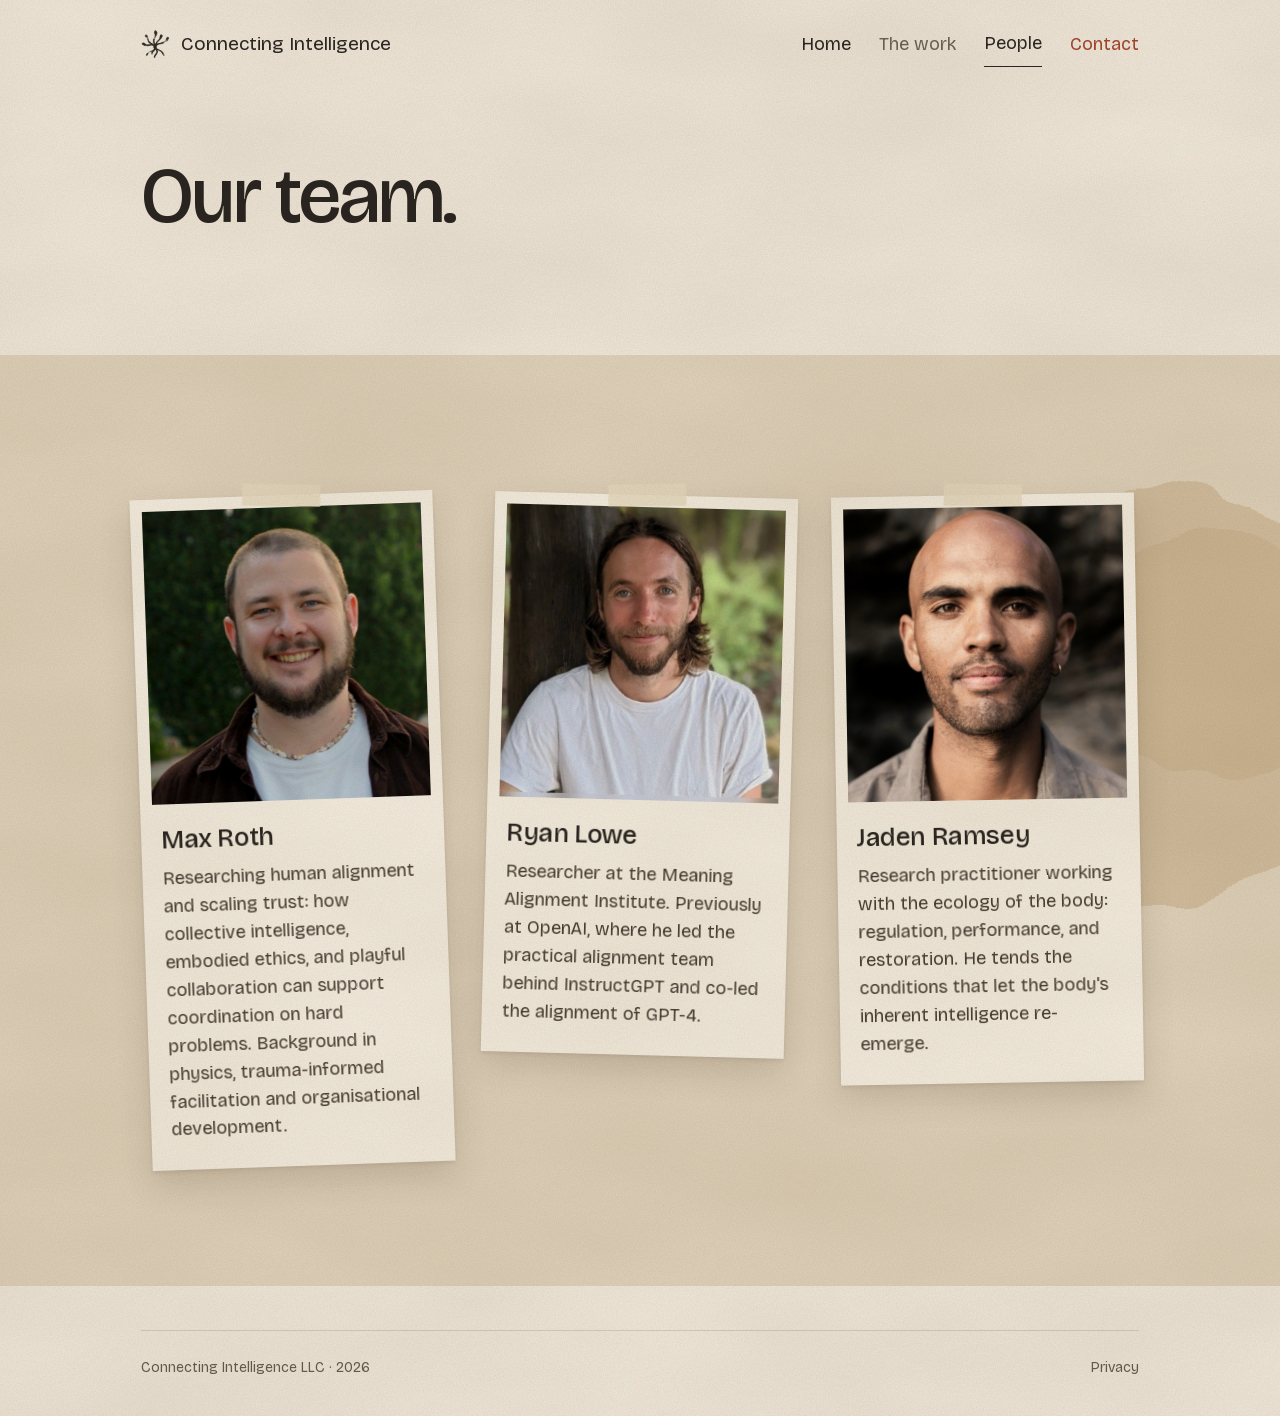
==== people.html @ 18654c03 "new favicon" ====
<!doctype html>
<html lang="en">
<head>
<meta charset="utf-8">
<meta name="viewport" content="width=device-width, initial-scale=1">
<title>People — Connecting Intelligence</title>
<meta name="description" content="Connecting Intelligence works with the teams building frontier AI on the culture they build it from: Presence Games, facilitation, organisational development and coaching.">
<link rel="icon" href="/favicon.ico?v=2" sizes="any">
<link rel="icon" type="image/png" sizes="32x32" href="/assets/favicon-32.png?v=2">
<link rel="apple-touch-icon" href="/assets/apple-touch-icon.png?v=2">
<style>#contact-pop:not([hidden]){display:contents}</style>
<link rel="stylesheet" href="assets/fonts.css">
<style>
body{margin:0;background:#F2EBDF}
a{color:#2B2621;text-decoration:none}a:hover{color:#9E432C}
.tw-mono{font-family:'Fragment Mono', 'Courier New', monospace !important}
.hl{background-image:linear-gradient(100deg,rgba(217,160,74,0) 0%,rgba(217,160,74,.38) 2%,rgba(222,168,84,.30) 60%,rgba(217,160,74,.42) 97%,rgba(217,160,74,0) 100%);background-size:100% 46%;background-position:0 88%;background-repeat:no-repeat;-webkit-box-decoration-break:clone;box-decoration-break:clone;padding:0 4px;border-radius:2px}

.my-draw{stroke-dasharray:1;animation:my-draw 1.4s cubic-bezier(.4,0,.2,1) both}
@keyframes my-draw{from{stroke-dashoffset:1}to{stroke-dashoffset:0}}
.my-pop{transform-box:fill-box;transform-origin:center;animation:my-pop .6s cubic-bezier(.3,1.6,.5,1) both}
@keyframes my-pop{from{transform:scale(0)}to{transform:scale(1)}}
.my-sig{stroke-dasharray:.035 .965;animation:my-sig 5s linear infinite}
@keyframes my-sig{from{stroke-dashoffset:1}to{stroke-dashoffset:0}}
.my-logo{transform-box:fill-box;transform-origin:center;animation:my-logo 1.2s cubic-bezier(.2,.8,.2,1) both, my-breath 7s ease-in-out 2s infinite}
@keyframes my-logo{from{transform:scale(.7);opacity:0}to{transform:scale(1);opacity:1}}
@keyframes my-breath{0%,100%{transform:scale(1)}50%{transform:scale(1.04)}}
.my-twinkle{animation:my-tw 4s ease-in-out infinite}
@keyframes my-tw{0%,100%{opacity:1}50%{opacity:.35}}
@media (prefers-reduced-motion: reduce){.my-draw,.my-pop,.my-sig,.my-logo,.my-twinkle{animation:none}.my-sig{display:none}}

@keyframes w-in{from{opacity:0;transform:translateY(6px)}to{opacity:1;transform:none}}
.w-in{display:inline-block;animation:w-in .6s ease both}
@media (prefers-reduced-motion: reduce){.w-in{animation:none}}
em, [style*="font-style: italic"] {font-family: 'EB Garamond', Georgia, serif !important}
h1 {font-weight: 500 !important; letter-spacing: -0.025em !important; line-height: 0.98 !important}
</style>
</head>
<body>
<div style="position: relative; font-family: 'Bricolage Grotesque', 'Helvetica Neue', sans-serif; color: #2B2621; background: #F2EBDF; overflow: hidden; min-height: 100vh; display: flex; flex-direction: column">
  <svg aria-hidden="true" width="0" height="0" style="position: absolute">
  <filter id="pp-brush" x="-15%" y="-15%" width="130%" height="130%">
    <feTurbulence type="fractalNoise" baseFrequency="0.03" numOctaves="2" seed="7" result="n"/>
    <feDisplacementMap in="SourceGraphic" in2="n" scale="16" xChannelSelector="R" yChannelSelector="G" result="d"/>
    <feTurbulence type="fractalNoise" baseFrequency="0.7 0.06" numOctaves="2" seed="3" result="g"/>
    <feColorMatrix in="g" type="matrix" values="0 0 0 0 0  0 0 0 0 0  0 0 0 0 0  -2.4 0 0 0 2.05" result="gm"/>
    <feComposite in="d" in2="gm" operator="in"/>
  </filter>
  <filter id="pp-ink" x="-5%" y="-60%" width="110%" height="220%">
    <feTurbulence type="fractalNoise" baseFrequency="0.04" numOctaves="2" seed="5" result="n"/>
    <feDisplacementMap in="SourceGraphic" in2="n" scale="9" xChannelSelector="R" yChannelSelector="G" result="d"/>
    <feTurbulence type="fractalNoise" baseFrequency="0.5 0.04" numOctaves="2" seed="8" result="g"/>
    <feColorMatrix in="g" type="matrix" values="0 0 0 0 0  0 0 0 0 0  0 0 0 0 0  -1.3 0 0 0 1.6" result="gm"/>
    <feComposite in="d" in2="gm" operator="in"/>
  </filter>
  <filter id="pp-soft" x="-15%" y="-15%" width="130%" height="130%">
    <feTurbulence type="fractalNoise" baseFrequency="0.02" numOctaves="2" seed="11" result="n"/>
    <feDisplacementMap in="SourceGraphic" in2="n" scale="22" xChannelSelector="R" yChannelSelector="G"/>
  </filter>
</svg>
  <div style="position: relative"><header style="position: relative; z-index: 30; width: 100%; box-sizing: border-box; max-width: 1580px; margin: 0 auto; padding: 20px clamp(40px, 11vw, 170px); display: flex; flex-wrap: wrap; align-items: center; justify-content: space-between; gap: 12px">
    <a href="/" aria-label="Connecting Intelligence, home" style="display: inline-flex; align-items: center"><span style="display: inline-flex; align-items: center; gap: 10px"><img src="assets/logo-brush.png" alt="" style="width: 30px; height: 30px; mix-blend-mode: multiply"><span style="font-family: 'Bricolage Grotesque', 'Helvetica Neue', sans-serif; font-size: 19px">Connecting Intelligence</span></span></a>
    <nav style="position: relative; display: flex; flex-wrap: wrap; align-items: center; gap: 4px 28px; font-family: 'Bricolage Grotesque', 'Helvetica Neue', sans-serif; font-size: 18px">
      <a href="/" style="padding: 12px 0">Home</a>
      <a href="/work" style="padding: 12px 0; color: #6A5E50">The work</a>
      <a href="/people" aria-current="page" style="padding: 12px 0; color: #6A5E50; color: #2B2621; border-bottom: 1px solid #2B2621">People</a>
      <button type="button" id="contact-btn" aria-expanded="false" aria-controls="contact-pop" style="font-family: 'Bricolage Grotesque', 'Helvetica Neue', sans-serif; font-size: 18px; cursor: pointer; border: none; background: none; padding: 12px 0; min-height: 44px; color: #9E432C">Contact</button>
      <div id="contact-pop" hidden>
        <div role="dialog" aria-label="Contact" style="position: absolute; right: -6px; top: calc(100% + 14px); width: min(400px, 86vw); box-sizing: border-box; background: #F6F0E4; padding: 24px 26px 22px; box-shadow: 0 18px 40px rgba(70,50,30,0.2); transform: rotate(-0.6deg); text-align: left">
          <p style="margin: 0 0 8px; font-size: 24px">Start a conversation</p>
          <p style="margin: 0; font-size: 17px; line-height: 1.5; color: #6A5E50">Working inside a lab and feeling this question? Write to us.</p>
          <a href="mailto:hello@connectingintelligence.com" style="display: inline-flex; align-items: center; min-height: 44px; margin-top: 10px; color: #9E432C; text-decoration: underline; text-underline-offset: 4px; font-size: 18px">hello@connectingintelligence.com</a>
        </div>
      </div>
    </nav>
  </header></div>
  <section style="position: relative; z-index: 2; max-width: 1580px; width: 100%; box-sizing: border-box; margin: 0 auto; padding: 70px clamp(40px, 11vw, 170px) 120px; display: flex; flex-wrap: wrap; align-items: center; gap: 48px 72px">
    <div style="flex: 999 1 520px; min-width: 0">
      <h1 style="margin: 0; font-size: clamp(3rem, 6.2vw, 5.4rem); max-width: 12ch">Our team.</h1>
    </div>
    
  </section><section style="position: relative; z-index: 2; background: #E2D5BF; overflow: hidden">
    <svg aria-hidden="true" viewBox="0 0 400 400" style="position: absolute; right: -160px; top: 60px; width: 560px; height: 560px; pointer-events: none; z-index: 0"><circle cx="200" cy="200" r="150" fill="#C4A97F" opacity="0.45" filter="url(#pp-soft)"/><circle cx="240" cy="170" r="90" fill="#C4A97F" opacity="0.315" filter="url(#pp-soft)"/></svg>
    <div style="position: relative; z-index: 1; max-width: 1240px; margin: 0 auto; padding: 120px clamp(40px, 11vw, 170px)"><ul style="margin: 0; padding: 20px 0 0; display: flex; flex-wrap: wrap; justify-content: center; gap: 56px 44px"><li style="flex: 1 1 280px; max-width: 360px; list-style: none">
        <figure style="position: relative; margin: 0; background: #F6F0E4; padding: 12px 12px 0; box-shadow: 0 14px 30px rgba(70,50,30,0.16), 0 2px 4px rgba(70,50,30,0.10); transform: rotate(-2deg); will-change: transform; backface-visibility: hidden">
          <span aria-hidden="true" style="position: absolute; top: -11px; left: 50%; width: 78px; height: 22px; margin-left: -39px; background: rgba(232,221,196,0.8); transform: rotate(3.0deg)"></span>
          <img src="assets/max-roth.jpg" alt="Max Roth" style="width: 100%; aspect-ratio: 20 / 21; object-fit: cover; object-position: 50% 81%; display: block">
          <figcaption style="padding: 20px 8px 26px">
            <h3 style="margin: 0 0 10px; font-size: 26px; font-weight: 500; letter-spacing: -0.015em">Max Roth</h3>
            <p style="margin: 0; font-size: 18px; line-height: 1.55; color: #4A4035">Researching human alignment and scaling trust: how collective intelligence, embodied ethics, and playful collaboration can support coordination on hard problems. Background in physics, trauma-informed facilitation and organisational development.</p>
          </figcaption>
        </figure>
      </li><li style="flex: 1 1 280px; max-width: 360px; list-style: none">
        <figure style="position: relative; margin: 0; background: #F6F0E4; padding: 12px 12px 0; box-shadow: 0 14px 30px rgba(70,50,30,0.16), 0 2px 4px rgba(70,50,30,0.10); transform: rotate(1.5deg); will-change: transform; backface-visibility: hidden">
          <span aria-hidden="true" style="position: absolute; top: -11px; left: 50%; width: 78px; height: 22px; margin-left: -39px; background: rgba(232,221,196,0.8); transform: rotate(-2.25deg)"></span>
          <img src="assets/ryan-lowe.jpg" alt="Ryan Lowe" style="width: 100%; aspect-ratio: 20 / 21; object-fit: cover; object-position: 50% 50%; display: block">
          <figcaption style="padding: 20px 8px 26px">
            <h3 style="margin: 0 0 10px; font-size: 26px; font-weight: 500; letter-spacing: -0.015em">Ryan Lowe</h3>
            <p style="margin: 0; font-size: 18px; line-height: 1.55; color: #4A4035">Researcher at the Meaning Alignment Institute. Previously at OpenAI, where he led the practical alignment team behind InstructGPT and co-led the alignment of GPT-4.</p>
          </figcaption>
        </figure>
      </li><li style="flex: 1 1 280px; max-width: 360px; list-style: none">
        <figure style="position: relative; margin: 0; background: #F6F0E4; padding: 12px 12px 0; box-shadow: 0 14px 30px rgba(70,50,30,0.16), 0 2px 4px rgba(70,50,30,0.10); transform: rotate(-1deg); will-change: transform; backface-visibility: hidden">
          <span aria-hidden="true" style="position: absolute; top: -11px; left: 50%; width: 78px; height: 22px; margin-left: -39px; background: rgba(232,221,196,0.8); transform: rotate(1.5deg)"></span>
          <img src="assets/jaden-ramsey.jpg" alt="Jaden Ramsey" style="width: 100%; aspect-ratio: 20 / 21; object-fit: cover; object-position: 50% 38%; display: block">
          <figcaption style="padding: 20px 8px 26px">
            <h3 style="margin: 0 0 10px; font-size: 26px; font-weight: 500; letter-spacing: -0.015em">Jaden Ramsey</h3>
            <p style="margin: 0; font-size: 18px; line-height: 1.55; color: #4A4035">Research practitioner working with the ecology of the body: regulation, performance, and restoration. He tends the conditions that let the body's inherent intelligence re-emerge.</p>
          </figcaption>
        </figure>
      </li></ul></div>
  </section>
  <div style="position: relative"><footer style="position: relative; z-index: 2; max-width: 1240px; margin: 0 auto; padding: 44px clamp(40px, 11vw, 170px) 40px; color: #6A5E50">
    <div style="display: flex; flex-wrap: wrap; justify-content: space-between; gap: 10px 24px; padding-top: 28px; border-top: 1px solid rgba(43,38,33,0.14); font-size: 14px">
      <span>Connecting Intelligence LLC · 2026</span>
      <a href="/privacy" style="color: #6A5E50">Privacy</a>
    </div>
  </footer></div>
  <svg aria-hidden="true" style="position: absolute; inset: 0; width: 100%; height: 100%; pointer-events: none; z-index: 20; mix-blend-mode: multiply">
  <filter id="pp-grain"><feTurbulence type="fractalNoise" baseFrequency="0.85" numOctaves="3" seed="4"/><feColorMatrix type="matrix" values="0 0 0 0 0.45  0 0 0 0 0.36  0 0 0 0 0.25  0 0 0 0.22 0"/></filter>
  <filter id="pp-cloud"><feTurbulence type="fractalNoise" baseFrequency="0.004 0.009" numOctaves="3" seed="9"/><feColorMatrix type="matrix" values="0 0 0 0 0.45  0 0 0 0 0.36  0 0 0 0 0.25  0 0 0 0.16 0"/></filter>
  <rect width="100%" height="100%" filter="url(#pp-cloud)"/>
  <rect width="100%" height="100%" filter="url(#pp-grain)"/>
  
</svg>
</div>
<script>
(function(){
  var b=document.getElementById('contact-btn'), p=document.getElementById('contact-pop');
  if(b&&p){ b.addEventListener('click',function(e){ e.stopPropagation(); var o=p.hidden; p.hidden=!o; b.setAttribute('aria-expanded',String(o)); });
    document.addEventListener('click',function(e){ if(!p.hidden && !p.contains(e.target)){ p.hidden=true; b.setAttribute('aria-expanded','false'); } });
    document.addEventListener('keydown',function(e){ if(e.key==='Escape'){ p.hidden=true; b.setAttribute('aria-expanded','false'); } }); }
  function clocks(){ document.querySelectorAll('[data-tz]').forEach(function(li){ var t='--:--'; try{ t=new Intl.DateTimeFormat('en-GB',{hour:'2-digit',minute:'2-digit',timeZone:li.dataset.tz}).format(new Date()); }catch(e){}
    li.querySelector('.clk-t').textContent=t; var h=parseInt(t,10), day=h>=6&&h<19, d=li.querySelector('.clk-dot');
    d.style.background=day?'#D9A04A':'transparent'; d.style.borderColor=day?'#D9A04A':'#8A7D6B'; }); }
  clocks(); setInterval(clocks,30000);
})();
</script>
</body>
</html>
---- assets/fonts.css ----
/* latin-ext */
@font-face {
  font-family: 'Bricolage Grotesque';
  font-style: normal;
  font-weight: 400;
  font-stretch: 100%;
  font-display: swap;
  src: url(fonts/BricolageGrotesque-400-normal-latin-ext.woff2) format('woff2');
  unicode-range: U+0100-02BA, U+02BD-02C5, U+02C7-02CC, U+02CE-02D7, U+02DD-02FF, U+0304, U+0308, U+0329, U+1D00-1DBF, U+1E00-1E9F, U+1EF2-1EFF, U+2020, U+20A0-20AB, U+20AD-20C4, U+2113, U+2C60-2C7F, U+A720-A7FF;
}
/* latin */
@font-face {
  font-family: 'Bricolage Grotesque';
  font-style: normal;
  font-weight: 400;
  font-stretch: 100%;
  font-display: swap;
  src: url(fonts/BricolageGrotesque-400-normal-latin.woff2) format('woff2');
  unicode-range: U+0000-00FF, U+0131, U+0152-0153, U+02BB-02BC, U+02C6, U+02DA, U+02DC, U+0304, U+0308, U+0329, U+2000-206F, U+20AC, U+2122, U+2191, U+2193, U+2212, U+2215, U+FEFF, U+FFFD;
}
/* latin-ext */
@font-face {
  font-family: 'Bricolage Grotesque';
  font-style: normal;
  font-weight: 500;
  font-stretch: 100%;
  font-display: swap;
  src: url(fonts/BricolageGrotesque-500-normal-latin-ext.woff2) format('woff2');
  unicode-range: U+0100-02BA, U+02BD-02C5, U+02C7-02CC, U+02CE-02D7, U+02DD-02FF, U+0304, U+0308, U+0329, U+1D00-1DBF, U+1E00-1E9F, U+1EF2-1EFF, U+2020, U+20A0-20AB, U+20AD-20C4, U+2113, U+2C60-2C7F, U+A720-A7FF;
}
/* latin */
@font-face {
  font-family: 'Bricolage Grotesque';
  font-style: normal;
  font-weight: 500;
  font-stretch: 100%;
  font-display: swap;
  src: url(fonts/BricolageGrotesque-500-normal-latin.woff2) format('woff2');
  unicode-range: U+0000-00FF, U+0131, U+0152-0153, U+02BB-02BC, U+02C6, U+02DA, U+02DC, U+0304, U+0308, U+0329, U+2000-206F, U+20AC, U+2122, U+2191, U+2193, U+2212, U+2215, U+FEFF, U+FFFD;
}
/* latin-ext */
@font-face {
  font-family: 'EB Garamond';
  font-style: italic;
  font-weight: 400;
  font-display: swap;
  src: url(fonts/EBGaramond-400-italic-latin-ext.woff2) format('woff2');
  unicode-range: U+0100-02BA, U+02BD-02C5, U+02C7-02CC, U+02CE-02D7, U+02DD-02FF, U+0304, U+0308, U+0329, U+1D00-1DBF, U+1E00-1E9F, U+1EF2-1EFF, U+2020, U+20A0-20AB, U+20AD-20C4, U+2113, U+2C60-2C7F, U+A720-A7FF;
}
/* latin */
@font-face {
  font-family: 'EB Garamond';
  font-style: italic;
  font-weight: 400;
  font-display: swap;
  src: url(fonts/EBGaramond-400-italic-latin.woff2) format('woff2');
  unicode-range: U+0000-00FF, U+0131, U+0152-0153, U+02BB-02BC, U+02C6, U+02DA, U+02DC, U+0304, U+0308, U+0329, U+2000-206F, U+20AC, U+2122, U+2191, U+2193, U+2212, U+2215, U+FEFF, U+FFFD;
}
/* latin-ext */
@font-face {
  font-family: 'EB Garamond';
  font-style: normal;
  font-weight: 400;
  font-display: swap;
  src: url(fonts/EBGaramond-400-normal-latin-ext.woff2) format('woff2');
  unicode-range: U+0100-02BA, U+02BD-02C5, U+02C7-02CC, U+02CE-02D7, U+02DD-02FF, U+0304, U+0308, U+0329, U+1D00-1DBF, U+1E00-1E9F, U+1EF2-1EFF, U+2020, U+20A0-20AB, U+20AD-20C4, U+2113, U+2C60-2C7F, U+A720-A7FF;
}
/* latin */
@font-face {
  font-family: 'EB Garamond';
  font-style: normal;
  font-weight: 400;
  font-display: swap;
  src: url(fonts/EBGaramond-400-normal-latin.woff2) format('woff2');
  unicode-range: U+0000-00FF, U+0131, U+0152-0153, U+02BB-02BC, U+02C6, U+02DA, U+02DC, U+0304, U+0308, U+0329, U+2000-206F, U+20AC, U+2122, U+2191, U+2193, U+2212, U+2215, U+FEFF, U+FFFD;
}
/* latin-ext */
@font-face {
  font-family: 'EB Garamond';
  font-style: normal;
  font-weight: 500;
  font-display: swap;
  src: url(fonts/EBGaramond-500-normal-latin-ext.woff2) format('woff2');
  unicode-range: U+0100-02BA, U+02BD-02C5, U+02C7-02CC, U+02CE-02D7, U+02DD-02FF, U+0304, U+0308, U+0329, U+1D00-1DBF, U+1E00-1E9F, U+1EF2-1EFF, U+2020, U+20A0-20AB, U+20AD-20C4, U+2113, U+2C60-2C7F, U+A720-A7FF;
}
/* latin */
@font-face {
  font-family: 'EB Garamond';
  font-style: normal;
  font-weight: 500;
  font-display: swap;
  src: url(fonts/EBGaramond-500-normal-latin.woff2) format('woff2');
  unicode-range: U+0000-00FF, U+0131, U+0152-0153, U+02BB-02BC, U+02C6, U+02DA, U+02DC, U+0304, U+0308, U+0329, U+2000-206F, U+20AC, U+2122, U+2191, U+2193, U+2212, U+2215, U+FEFF, U+FFFD;
}
/* latin-ext */
@font-face {
  font-family: 'Fragment Mono';
  font-style: normal;
  font-weight: 400;
  font-display: swap;
  src: url(fonts/FragmentMono-400-normal-latin-ext.woff2) format('woff2');
  unicode-range: U+0100-02BA, U+02BD-02C5, U+02C7-02CC, U+02CE-02D7, U+02DD-02FF, U+0304, U+0308, U+0329, U+1D00-1DBF, U+1E00-1E9F, U+1EF2-1EFF, U+2020, U+20A0-20AB, U+20AD-20C4, U+2113, U+2C60-2C7F, U+A720-A7FF;
}
/* latin */
@font-face {
  font-family: 'Fragment Mono';
  font-style: normal;
  font-weight: 400;
  font-display: swap;
  src: url(fonts/FragmentMono-400-normal-latin.woff2) format('woff2');
  unicode-range: U+0000-00FF, U+0131, U+0152-0153, U+02BB-02BC, U+02C6, U+02DA, U+02DC, U+0304, U+0308, U+0329, U+2000-206F, U+20AC, U+2122, U+2191, U+2193, U+2212, U+2215, U+FEFF, U+FFFD;
}
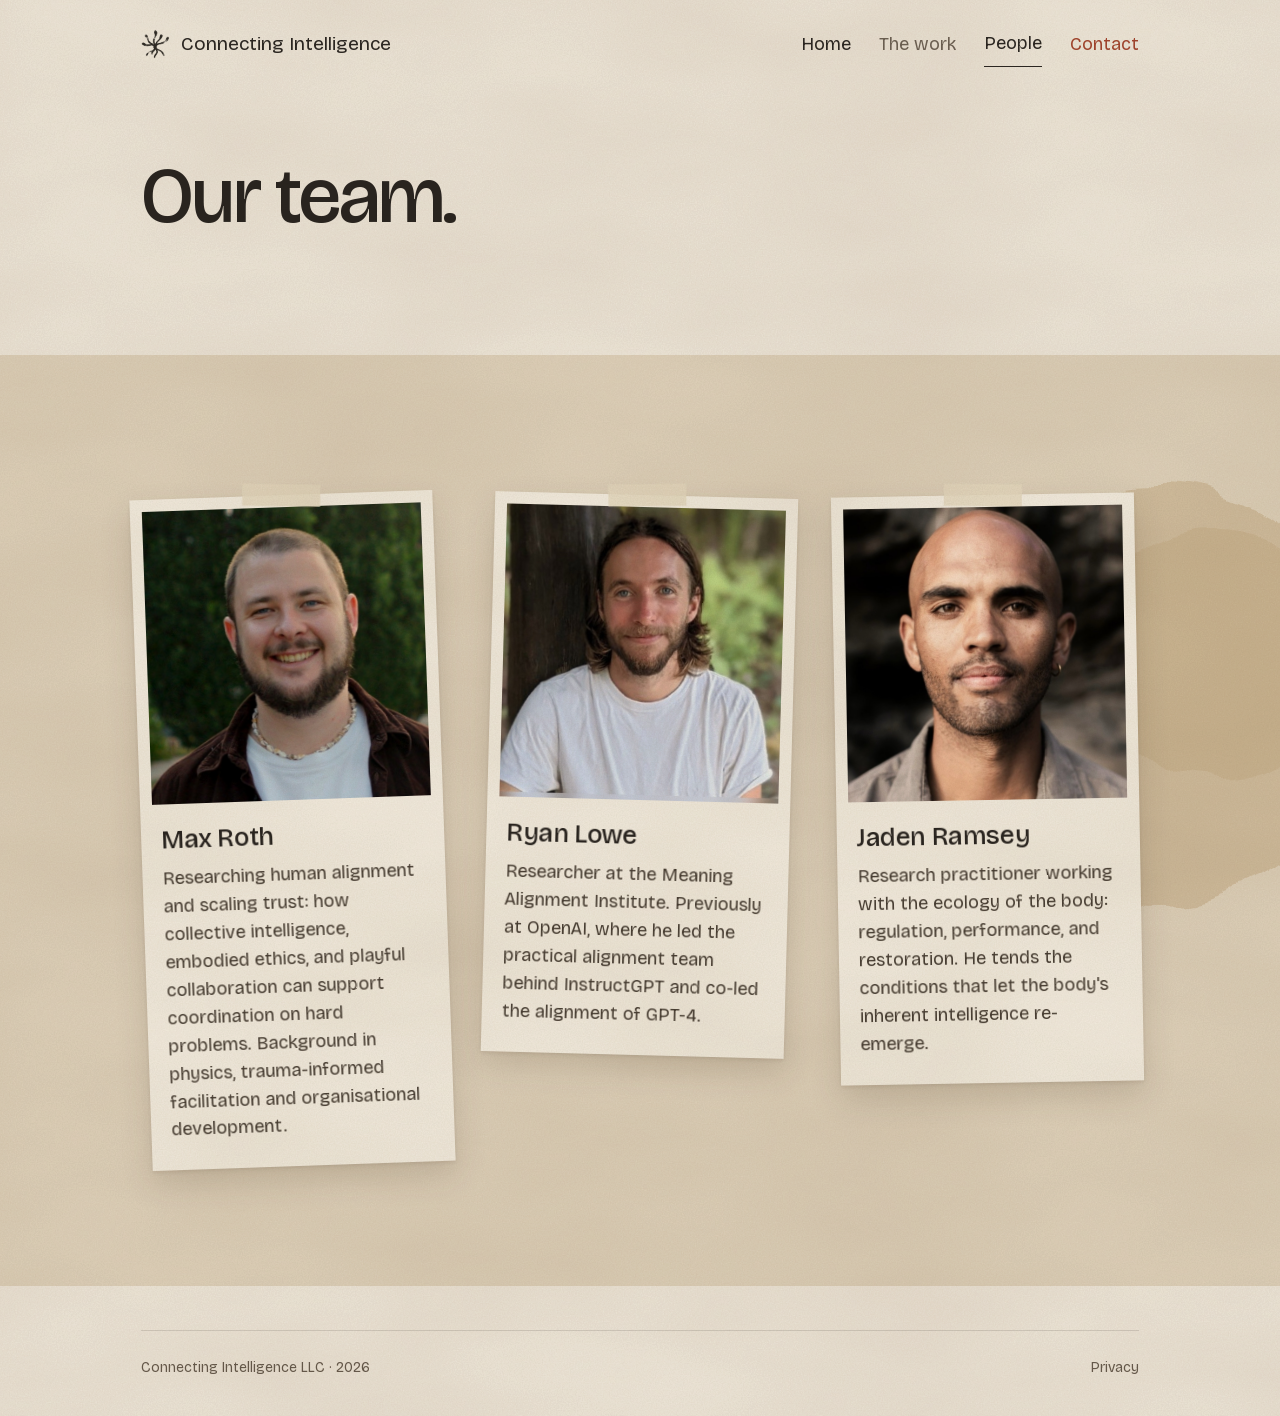
==== commit a96af9dc: "mobile2" ====
--- a/people.html
+++ b/people.html
@@ -8,7 +8,19 @@
 <link rel="icon" href="/favicon.ico?v=2" sizes="any">
 <link rel="icon" type="image/png" sizes="32x32" href="/assets/favicon-32.png?v=2">
 <link rel="apple-touch-icon" href="/assets/apple-touch-icon.png?v=2">
-<style>#contact-pop:not([hidden]){display:contents}</style>
+<style>html{-webkit-text-size-adjust:100%;text-size-adjust:100%}
+#contact-pop:not([hidden]){display:contents}
+@media (max-width: 600px){
+  header nav{gap:4px 18px !important;font-size:16px !important}
+  header nav button{font-size:16px !important}
+  header > a span span{font-size:17px !important}
+  .my-logo{display:none !important}
+  [style*="min-height: 820px"]{min-height:0 !important}
+  [style*="min-height: 820px"] > section{padding-top:72px !important;padding-bottom:88px !important}
+}
+.paper-grain{position:absolute;inset:0;pointer-events:none;z-index:20;mix-blend-mode:multiply;background-image:url(/assets/grain.webp),url(/assets/cloud.webp);background-size:300px 300px,1000px 1000px;background-repeat:repeat}
+@media (max-width: 800px), (hover: none){.st-breathe,.v-breathe,.v-drift-l,.v-drift-r,.my-twinkle{animation:none !important}.leaf-sway{animation:leaf-in .68s ease both !important}}
+</style>
 <link rel="stylesheet" href="assets/fonts.css">
 <style>
 body{margin:0;background:#F2EBDF}
@@ -116,13 +128,7 @@
       <a href="/privacy" style="color: #6A5E50">Privacy</a>
     </div>
   </footer></div>
-  <svg aria-hidden="true" style="position: absolute; inset: 0; width: 100%; height: 100%; pointer-events: none; z-index: 20; mix-blend-mode: multiply">
-  <filter id="pp-grain"><feTurbulence type="fractalNoise" baseFrequency="0.85" numOctaves="3" seed="4"/><feColorMatrix type="matrix" values="0 0 0 0 0.45  0 0 0 0 0.36  0 0 0 0 0.25  0 0 0 0.22 0"/></filter>
-  <filter id="pp-cloud"><feTurbulence type="fractalNoise" baseFrequency="0.004 0.009" numOctaves="3" seed="9"/><feColorMatrix type="matrix" values="0 0 0 0 0.45  0 0 0 0 0.36  0 0 0 0 0.25  0 0 0 0.16 0"/></filter>
-  <rect width="100%" height="100%" filter="url(#pp-cloud)"/>
-  <rect width="100%" height="100%" filter="url(#pp-grain)"/>
-  
-</svg>
+  <div aria-hidden="true" class="paper-grain"></div>
 </div>
 <script>
 (function(){
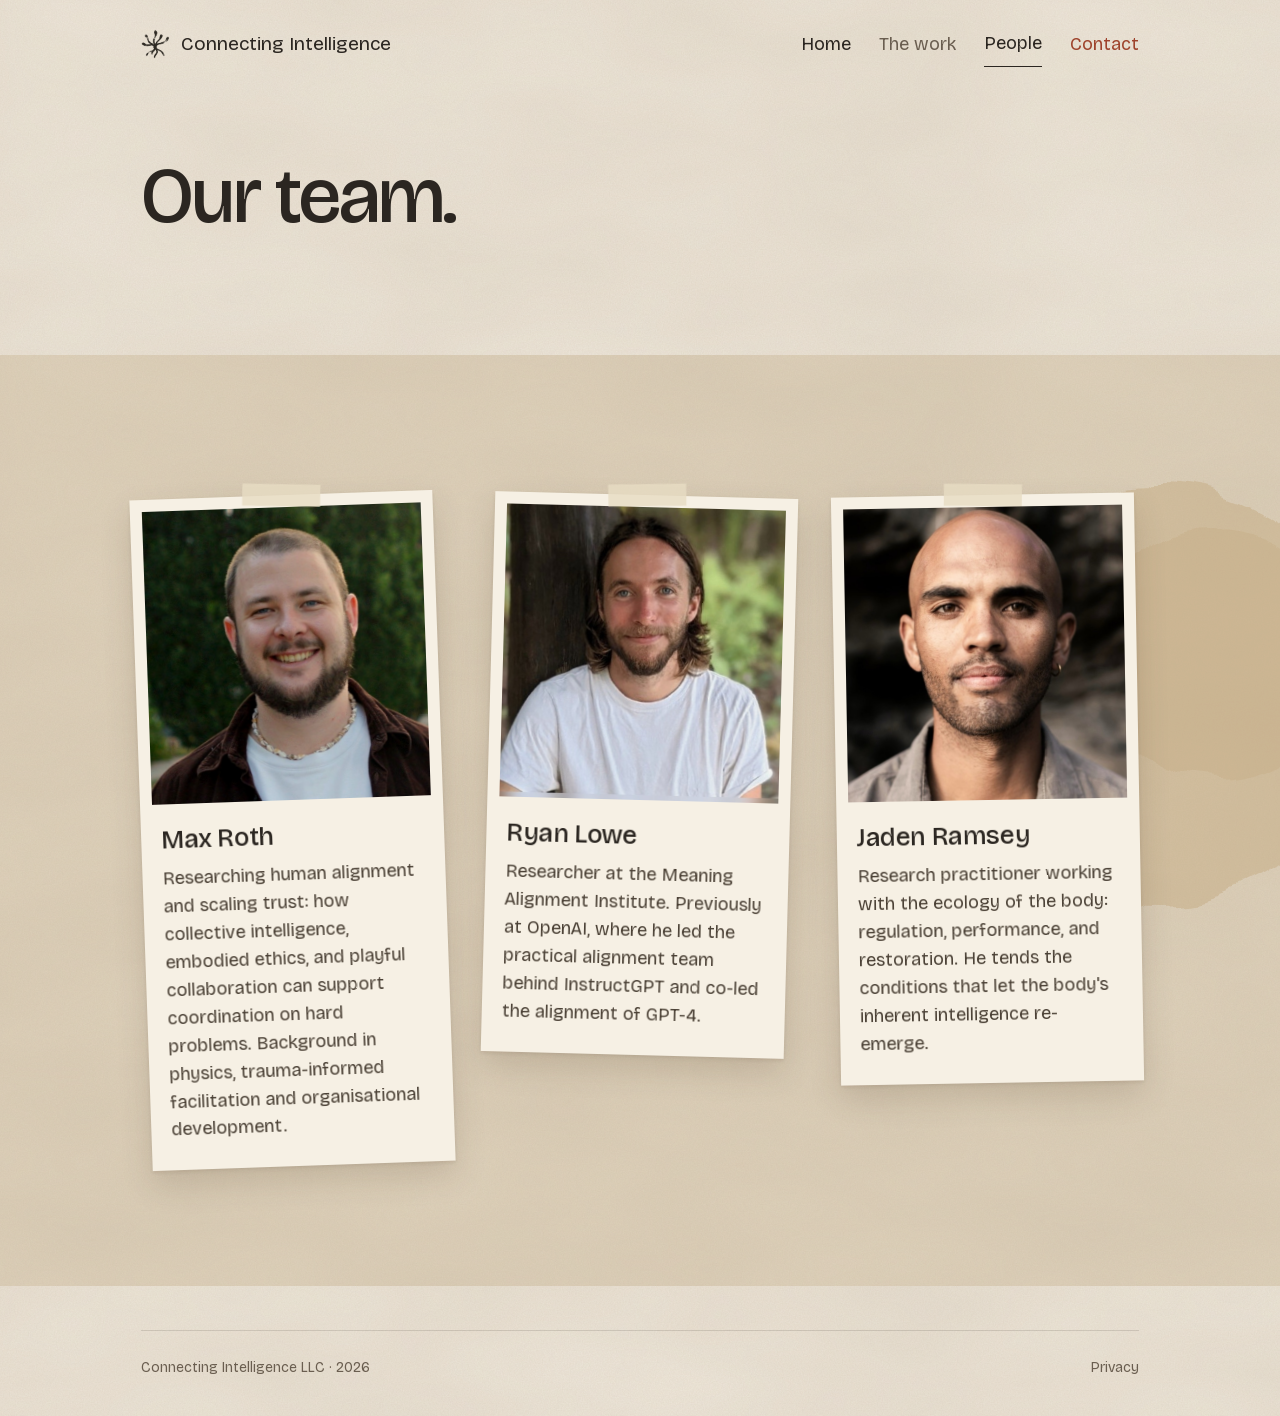
==== commit 2d615ffa: "v2" ====
--- a/people.html
+++ b/people.html
@@ -8,6 +8,7 @@
 <link rel="icon" href="/favicon.ico?v=2" sizes="any">
 <link rel="icon" type="image/png" sizes="32x32" href="/assets/favicon-32.png?v=2">
 <link rel="apple-touch-icon" href="/assets/apple-touch-icon.png?v=2">
+<link rel="preload" href="/assets/fonts/BricolageGrotesque-400-normal-latin.woff2" as="font" type="font/woff2" crossorigin>
 <style>html{-webkit-text-size-adjust:100%;text-size-adjust:100%}
 #contact-pop:not([hidden]){display:contents}
 @media (max-width: 600px){
@@ -18,8 +19,16 @@
   [style*="min-height: 820px"]{min-height:0 !important}
   [style*="min-height: 820px"] > section{padding-top:72px !important;padding-bottom:88px !important}
 }
-.paper-grain{position:absolute;inset:0;pointer-events:none;z-index:20;mix-blend-mode:multiply;background-image:url(/assets/grain.webp),url(/assets/cloud.webp);background-size:300px 300px,1000px 1000px;background-repeat:repeat}
+/* paper texture lives in the paper backgrounds themselves: no overlay, no blending, text stays crisp */
+body,[style*="background: #F2EBDF"],[style*="background: #E2D5BF"]{background-image:url(/assets/grain.webp),url(/assets/cloud.webp) !important;background-size:300px 300px,1000px 1000px !important;background-repeat:repeat !important}
 @media (max-width: 800px), (hover: none){.st-breathe,.v-breathe,.v-drift-l,.v-drift-r,.my-twinkle{animation:none !important}.leaf-sway{animation:leaf-in .68s ease both !important}}
+/* performance: keep frequent small updates from repainting the whole page */
+.tw-mono{contain:layout paint}
+@view-transition{navigation:auto}
+::view-transition-old(root),::view-transition-new(root){animation-duration:.22s}
+@media (max-width: 800px){
+  svg[viewBox="0 0 440 540"]{width:min(70vw,300px) !important;margin:12px auto 36px !important}
+}
 </style>
 <link rel="stylesheet" href="assets/fonts.css">
 <style>
@@ -128,7 +137,7 @@
       <a href="/privacy" style="color: #6A5E50">Privacy</a>
     </div>
   </footer></div>
-  <div aria-hidden="true" class="paper-grain"></div>
+  
 </div>
 <script>
 (function(){
